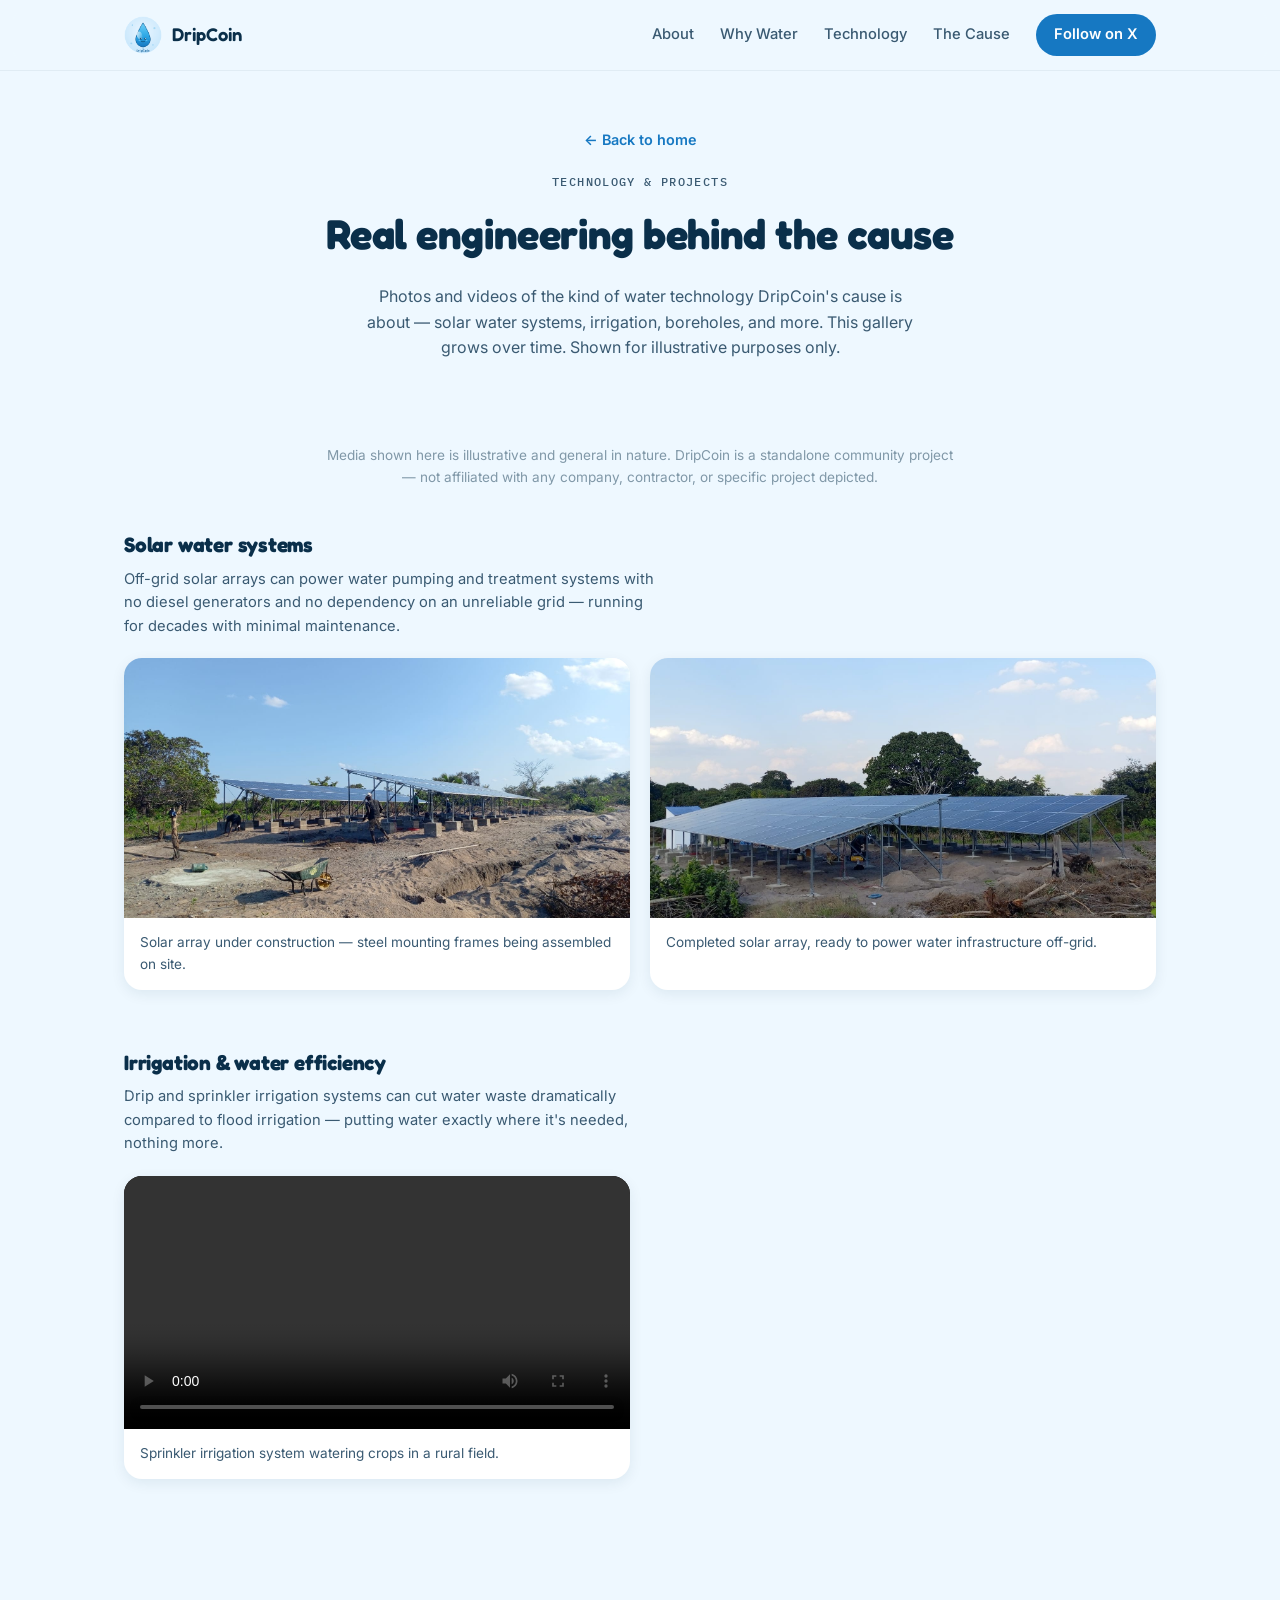
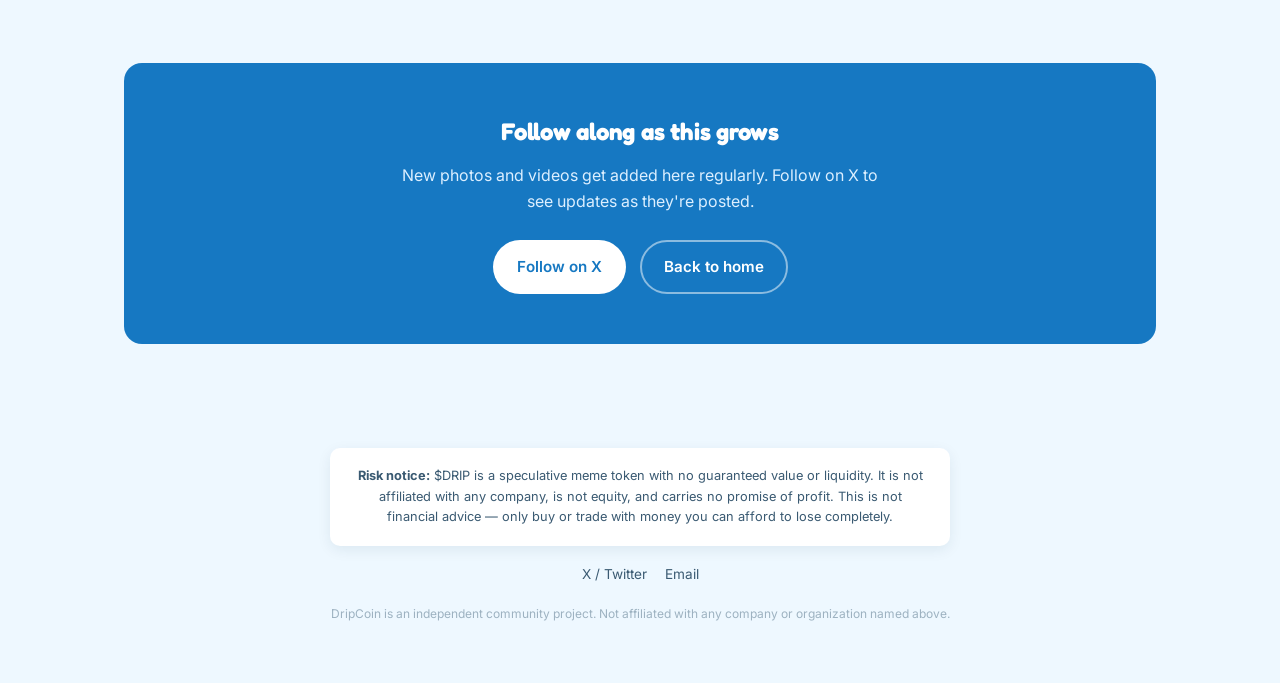
==== technology.html @ 314abc96 "Add files via upload" ====
<!DOCTYPE html>
<html lang="en">
<head>
<meta charset="UTF-8">
<meta name="viewport" content="width=device-width, initial-scale=1.0">
<title>Technology &amp; Projects — DripCoin</title>
<meta name="description" content="Real-world water technology behind DripCoin's cause: solar water systems, irrigation, and more. Illustrative only — not affiliated with any company.">
<link rel="icon" href="[data-uri]">
<link rel="preconnect" href="https://fonts.googleapis.com">
<link rel="preconnect" href="https://fonts.gstatic.com" crossorigin>
<link href="https://fonts.googleapis.com/css2?family=Fredoka:wght@500;600;700&family=Inter:wght@400;500;600;700&family=IBM+Plex+Mono:wght@400;500&display=swap" rel="stylesheet">
<link rel="stylesheet" href="style.css">
</head>
<body>

<header>
  <div class="nav">
    <div class="brand">
      <img src="[data-uri]" alt="DripCoin mascot logo">
      <span>DripCoin</span>
    </div>
    <nav class="nav-links">
      <a href="index.html#about">About</a>
      <a href="index.html#why-water">Why Water</a>
      <a href="technology.html">Technology</a>
      <a href="index.html#cause">The Cause</a>
      <a href="https://x.com/dripcointeam" class="nav-cta" target="_blank" rel="noopener">Follow on X</a>
    </nav>
  </div>
</header>

<main>
  <section class="page-hero">
    <div class="wrap">
      <a href="index.html" class="back-link">&larr; Back to home</a>
      <p class="eyebrow">Technology &amp; Projects</p>
      <h1>Real engineering behind the cause</h1>
      <p>Photos and videos of the kind of water technology DripCoin's cause is about — solar water systems, irrigation, boreholes, and more. This gallery grows over time. Shown for illustrative purposes only.</p>
    </div>
  </section>

  <section>
    <div class="wrap">
      <p class="gallery-note">Media shown here is illustrative and general in nature. DripCoin is a standalone community project — not affiliated with any company, contractor, or specific project depicted.</p>

      <div class="gallery-category">
        <h2>Solar water systems</h2>
        <p class="cat-desc">Off-grid solar arrays can power water pumping and treatment systems with no diesel generators and no dependency on an unreliable grid — running for decades with minimal maintenance.</p>
        <div class="gallery-grid">
          <figure>
            <img src="assets/solar_array_1.jpg" alt="Solar panel array being installed on steel mounting frames at a rural site, with workers assembling the structure in sandy terrain.">
            <figcaption>Solar array under construction — steel mounting frames being assembled on site.</figcaption>
          </figure>
          <figure>
            <img src="assets/solar_array_2.jpg" alt="Completed rows of solar panels mounted on steel frames in a rural clearing surrounded by trees.">
            <figcaption>Completed solar array, ready to power water infrastructure off-grid.</figcaption>
          </figure>
        </div>
      </div>

      <div class="gallery-category">
        <h2>Irrigation &amp; water efficiency</h2>
        <p class="cat-desc">Drip and sprinkler irrigation systems can cut water waste dramatically compared to flood irrigation — putting water exactly where it's needed, nothing more.</p>
        <div class="gallery-grid">
          <figure>
            <video controls preload="metadata">
              <source src="assets/irrigation_video.mp4" type="video/mp4">
              Your browser doesn't support embedded video. <a href="assets/irrigation_video.mp4">Watch the video directly</a>.
            </video>
            <figcaption>Sprinkler irrigation system watering crops in a rural field.</figcaption>
          </figure>
        </div>
      </div>

      <!--
        TO ADD MORE MEDIA LATER:
        1. Upload new image/video files into the assets/ folder in the GitHub repo.
        2. Copy a <figure>...</figure> block above (or a whole .gallery-category block for a new topic)
           and update the src, alt text, and caption.
        No other changes needed — the layout adapts automatically.
      -->

    </div>
  </section>

  <section>
    <div class="wrap">
      <div class="cta-panel">
        <h2>Follow along as this grows</h2>
        <p>New photos and videos get added here regularly. Follow on X to see updates as they're posted.</p>
        <div class="hero-actions" style="justify-content:center;">
          <a href="https://x.com/dripcointeam" class="btn btn-primary" target="_blank" rel="noopener">Follow on X</a>
          <a href="index.html" class="btn btn-ghost">Back to home</a>
        </div>
      </div>
    </div>
  </section>
</main>

<footer>
  <div class="disclaimer">
    <strong>Risk notice:</strong> $DRIP is a speculative meme token with no guaranteed value or liquidity. It is not affiliated with any company, is not equity, and carries no promise of profit. This is not financial advice — only buy or trade with money you can afford to lose completely.
  </div>
  <div class="foot-links">
    <a href="https://x.com/dripcointeam" target="_blank" rel="noopener">X / Twitter</a>
    <a href="mailto:dripcoin.team@gmail.com">Email</a>
  </div>
  <div class="copyright">DripCoin is an independent community project. Not affiliated with any company or organization named above.</div>
</footer>

</body>
</html>
---- style.css ----
:root{
    --ink:#0a2f4a;
    --ink-soft:#3a5a72;
    --sky:#eef8ff;
    --sky-deep:#dbeffb;
    --card:#ffffff;
    --water:#2ea8e6;
    --water-deep:#1678c2;
    --water-pale:#bfe3fb;
    --steel:#6d828c;
    --steel-dark:#48585f;
    --leaf:#2f9e75;
    --leaf-pale:#e3f6ee;
    --caution:#ffcf33;
    --radius:18px;
    --radius-sm:10px;
    --shadow:0 10px 30px rgba(10,47,74,0.10);
    --shadow-sm:0 4px 14px rgba(10,47,74,0.08);
  }
  *{box-sizing:border-box;}
  html{scroll-behavior:smooth;}
  body{
    margin:0;
    background:var(--sky);
    color:var(--ink);
    font-family:'Inter',sans-serif;
    line-height:1.6;
    -webkit-font-smoothing:antialiased;
  }
  h1,h2,h3{
    font-family:'Fredoka',sans-serif;
    margin:0 0 0.4em 0;
    color:var(--ink);
    letter-spacing:-0.01em;
  }
  a{color:var(--water-deep);}
  .mono{font-family:'IBM Plex Mono',monospace;}
  .wrap{max-width:1080px;margin:0 auto;padding:0 24px;}
  .eyebrow{
    font-family:'IBM Plex Mono',monospace;
    text-transform:uppercase;
    letter-spacing:0.12em;
    font-size:0.72rem;
    color:var(--water-deep);
    font-weight:500;
  }

  /* ===== Header ===== */
  header{
    position:sticky; top:0; z-index:50;
    background:rgba(238,248,255,0.85);
    backdrop-filter:blur(10px);
    border-bottom:1px solid rgba(10,47,74,0.06);
  }
  .nav{
    display:flex; align-items:center; justify-content:space-between;
    padding:14px 24px;
    max-width:1080px; margin:0 auto;
  }
  .brand{display:flex; align-items:center; gap:10px;}
  .brand img{width:38px; height:38px; border-radius:50%;}
  .brand span{font-family:'Fredoka',sans-serif; font-weight:600; font-size:1.15rem;}
  .nav-links{display:flex; gap:26px; align-items:center;}
  .nav-links a{
    text-decoration:none; color:var(--ink-soft); font-weight:500; font-size:0.92rem;
  }
  .nav-cta{
    background:var(--water-deep); color:#fff !important; padding:9px 18px;
    border-radius:999px; font-weight:600 !important;
  }

  /* ===== Hero ===== */
  .hero{
    padding:74px 0 40px;
    position:relative;
    overflow:hidden;
  }
  .hero-grid{
    display:grid; grid-template-columns:1.15fr 0.85fr; gap:48px; align-items:center;
  }
  .hero h1{
    font-size:clamp(2.1rem,4.4vw,3.4rem);
    line-height:1.06;
  }
  .hero h1 .accent{color:var(--water-deep);}
  .hero p.lead{
    font-size:1.08rem; color:var(--ink-soft); max-width:46ch; margin:18px 0 28px;
  }
  .hero-actions{display:flex; gap:14px; flex-wrap:wrap;}
  .btn{
    display:inline-flex; align-items:center; gap:8px;
    padding:13px 22px; border-radius:999px; font-weight:600;
    text-decoration:none; font-size:0.95rem; border:2px solid transparent;
    transition:transform .15s ease;
  }
  .btn:hover{transform:translateY(-2px);}
  .btn-primary{background:var(--water-deep); color:#fff;}
  .btn-ghost{background:transparent; color:var(--water-deep); border-color:var(--water-deep);}
  .hero-visual{
    display:flex; justify-content:center; align-items:center; position:relative;
  }
  .hero-visual img{
    width:280px; max-width:80%;
    filter:drop-shadow(0 18px 30px rgba(22,120,194,0.25));
  }
  .hero-visual .ripple{
    position:absolute; bottom:6%; width:220px; height:38px;
    border-radius:50%; background:radial-gradient(ellipse at center, rgba(46,168,230,0.35), transparent 70%);
  }

  /* ===== Ticker (signature element) ===== */
  .ticker-wrap{
    margin-top:46px;
    background:var(--card);
    border-radius:var(--radius);
    box-shadow:var(--shadow);
    padding:22px 26px;
    display:flex; align-items:center; gap:20px; flex-wrap:wrap;
  }
  .gauge{
    width:64px; height:64px; border-radius:50%;
    background:conic-gradient(var(--water) 0deg, var(--water-pale) 0deg);
    display:flex; align-items:center; justify-content:center;
    flex-shrink:0;
    position:relative;
  }
  .gauge::after{
    content:'';
    width:46px; height:46px; border-radius:50%; background:var(--card);
    position:absolute;
  }
  .gauge-drop{position:relative; z-index:2; font-size:1.1rem;}
  .ticker-text{flex:1; min-width:220px;}
  .ticker-num{
    font-family:'IBM Plex Mono',monospace;
    font-size:1.7rem; font-weight:500; color:var(--water-deep);
  }
  .ticker-label{font-size:0.85rem; color:var(--ink-soft); margin-top:2px;}
  .ticker-note{font-size:0.72rem; color:#8098a8; max-width:220px;}

  /* ===== Sections ===== */
  section{padding:64px 0;}
  .section-head{max-width:640px; margin:0 auto 40px; text-align:center;}
  .section-head h2{font-size:clamp(1.6rem,3vw,2.2rem);}
  .section-head p{color:var(--ink-soft); font-size:1rem;}

  .panel{
    background:var(--card); border-radius:var(--radius);
    box-shadow:var(--shadow-sm); padding:34px;
  }
  .about-grid{display:grid; grid-template-columns:1fr 1fr; gap:28px;}
  .about-grid .panel h3{font-size:1.05rem; display:flex; align-items:center; gap:8px;}
  .about-grid .panel p{color:var(--ink-soft); font-size:0.95rem; margin:0;}
  .tag-yes{color:var(--leaf);}
  .tag-no{color:#c0392b;}

  .stats-grid{display:grid; grid-template-columns:repeat(3,1fr); gap:22px;}
  .stat-card{
    background:var(--card); border-radius:var(--radius); padding:28px 24px;
    box-shadow:var(--shadow-sm);
    border-top:4px solid var(--water);
  }
  .stat-card:nth-child(2){border-top-color:var(--leaf);}
  .stat-card:nth-child(3){border-top-color:var(--steel);}
  .stat-num{font-family:'Fredoka',sans-serif; font-size:2.1rem; font-weight:600; color:var(--ink);}
  .stat-card p{color:var(--ink-soft); font-size:0.9rem; margin:8px 0 0;}

  .cause-panel{
    background:linear-gradient(135deg, var(--leaf-pale), #ffffff);
    border-radius:var(--radius); padding:36px; box-shadow:var(--shadow-sm);
    display:grid; grid-template-columns:1fr auto; gap:24px; align-items:center;
  }
  .cause-panel h3{color:var(--leaf); font-size:1.2rem;}
  .cause-links{display:flex; gap:12px; flex-wrap:wrap;}
  .cause-links a{
    background:#fff; border:1px solid rgba(47,158,117,0.3); color:var(--leaf);
    padding:8px 16px; border-radius:999px; text-decoration:none; font-size:0.85rem; font-weight:600;
  }

  /* ===== Technology section ===== */
  .tech-intro{max-width:640px; margin:0 auto 36px; text-align:center;}
  .tech-intro p{color:var(--ink-soft);}
  .tech-media-grid{
    display:grid; grid-template-columns:1fr 1fr; gap:20px; margin-bottom:20px;
  }
  .tech-media-grid figure{margin:0; border-radius:var(--radius); overflow:hidden; box-shadow:var(--shadow-sm); background:var(--card);}
  .tech-media-grid img{width:100%; height:260px; object-fit:cover; display:block;}
  .tech-media-grid figcaption{padding:14px 16px; font-size:0.85rem; color:var(--ink-soft);}
  .tech-video{border-radius:var(--radius); overflow:hidden; box-shadow:var(--shadow-sm); background:var(--card);}
  .tech-video video{width:100%; display:block; background:#000;}
  .tech-video figcaption{padding:14px 16px; font-size:0.85rem; color:var(--ink-soft);}
  .tech-note{
    max-width:640px; margin:24px auto 0; font-size:0.8rem; color:#8098a8; text-align:center;
  }
  @media (max-width:860px){
    .tech-media-grid{grid-template-columns:1fr;}
  }

  .cta-panel{
    text-align:center; background:var(--water-deep); color:#fff;
    border-radius:var(--radius); padding:50px 30px;
  }
  .cta-panel h2{color:#fff;}
  .cta-panel p{color:#dcefff; max-width:50ch; margin:12px auto 26px;}
  .cta-panel .btn-primary{background:#fff; color:var(--water-deep);}
  .cta-panel .btn-ghost{color:#fff; border-color:rgba(255,255,255,0.5);}

  .ca-box{
    margin-top:24px; display:inline-flex; align-items:center; gap:10px;
    background:rgba(255,255,255,0.12); border:1px dashed rgba(255,255,255,0.4);
    padding:12px 18px; border-radius:999px; font-family:'IBM Plex Mono',monospace;
    font-size:0.85rem;
  }

  footer{
    padding:40px 24px 60px; text-align:center;
  }
  .disclaimer{
    max-width:620px; margin:0 auto 18px; font-size:0.8rem; color:var(--ink-soft);
    background:var(--card); padding:18px 22px; border-radius:var(--radius-sm);
    box-shadow:var(--shadow-sm);
  }
  .foot-links{display:flex; gap:18px; justify-content:center; margin-top:14px; flex-wrap:wrap;}
  .foot-links a{color:var(--ink-soft); text-decoration:none; font-size:0.85rem;}
  .copyright{font-size:0.75rem; color:#9db2c1; margin-top:18px;}

  @media (max-width:860px){
    .hero-grid{grid-template-columns:1fr; text-align:center;}
    .hero p.lead{margin-left:auto; margin-right:auto;}
    .hero-actions{justify-content:center;}
    .hero-visual{order:-1;}
    .about-grid{grid-template-columns:1fr;}
    .stats-grid{grid-template-columns:1fr;}
    .cause-panel{grid-template-columns:1fr; text-align:center;}
    .cause-links{justify-content:center;}
    .nav-links{display:none;}
  }
  @media (prefers-reduced-motion: reduce){
    html{scroll-behavior:auto;}
    .btn{transition:none;}
  }

  /* ===== Sub-page header (technology.html etc.) ===== */
  .page-hero{padding:56px 0 20px; text-align:center;}
  .page-hero .eyebrow{display:block; margin-bottom:10px;}
  .page-hero h1{font-size:clamp(1.9rem,4vw,2.6rem);}
  .page-hero p{color:var(--ink-soft); max-width:56ch; margin:14px auto 0;}
  .back-link{
    display:inline-flex; align-items:center; gap:6px; color:var(--water-deep);
    text-decoration:none; font-size:0.9rem; font-weight:600; margin-bottom:8px;
  }

  /* ===== Gallery ===== */
  .gallery-note{
    max-width:640px; margin:0 auto 40px; text-align:center; font-size:0.85rem; color:#8098a8;
  }
  .gallery-category{margin-bottom:56px;}
  .gallery-category h2{font-size:1.3rem; margin-bottom:6px;}
  .gallery-category .cat-desc{color:var(--ink-soft); font-size:0.92rem; margin:0 0 20px; max-width:60ch;}
  .gallery-grid{
    display:grid; grid-template-columns:repeat(2,1fr); gap:20px;
  }
  .gallery-grid figure{margin:0; border-radius:var(--radius); overflow:hidden; box-shadow:var(--shadow-sm); background:var(--card);}
  .gallery-grid img, .gallery-grid video{width:100%; height:260px; object-fit:cover; display:block; background:#000;}
  .gallery-grid video{height:auto;}
  .gallery-grid figcaption{padding:14px 16px; font-size:0.85rem; color:var(--ink-soft);}
  .gallery-empty{
    text-align:center; padding:50px 24px; color:var(--ink-soft);
    background:var(--card); border-radius:var(--radius); box-shadow:var(--shadow-sm);
  }
  @media (max-width:860px){
    .gallery-grid{grid-template-columns:1fr;}
  }
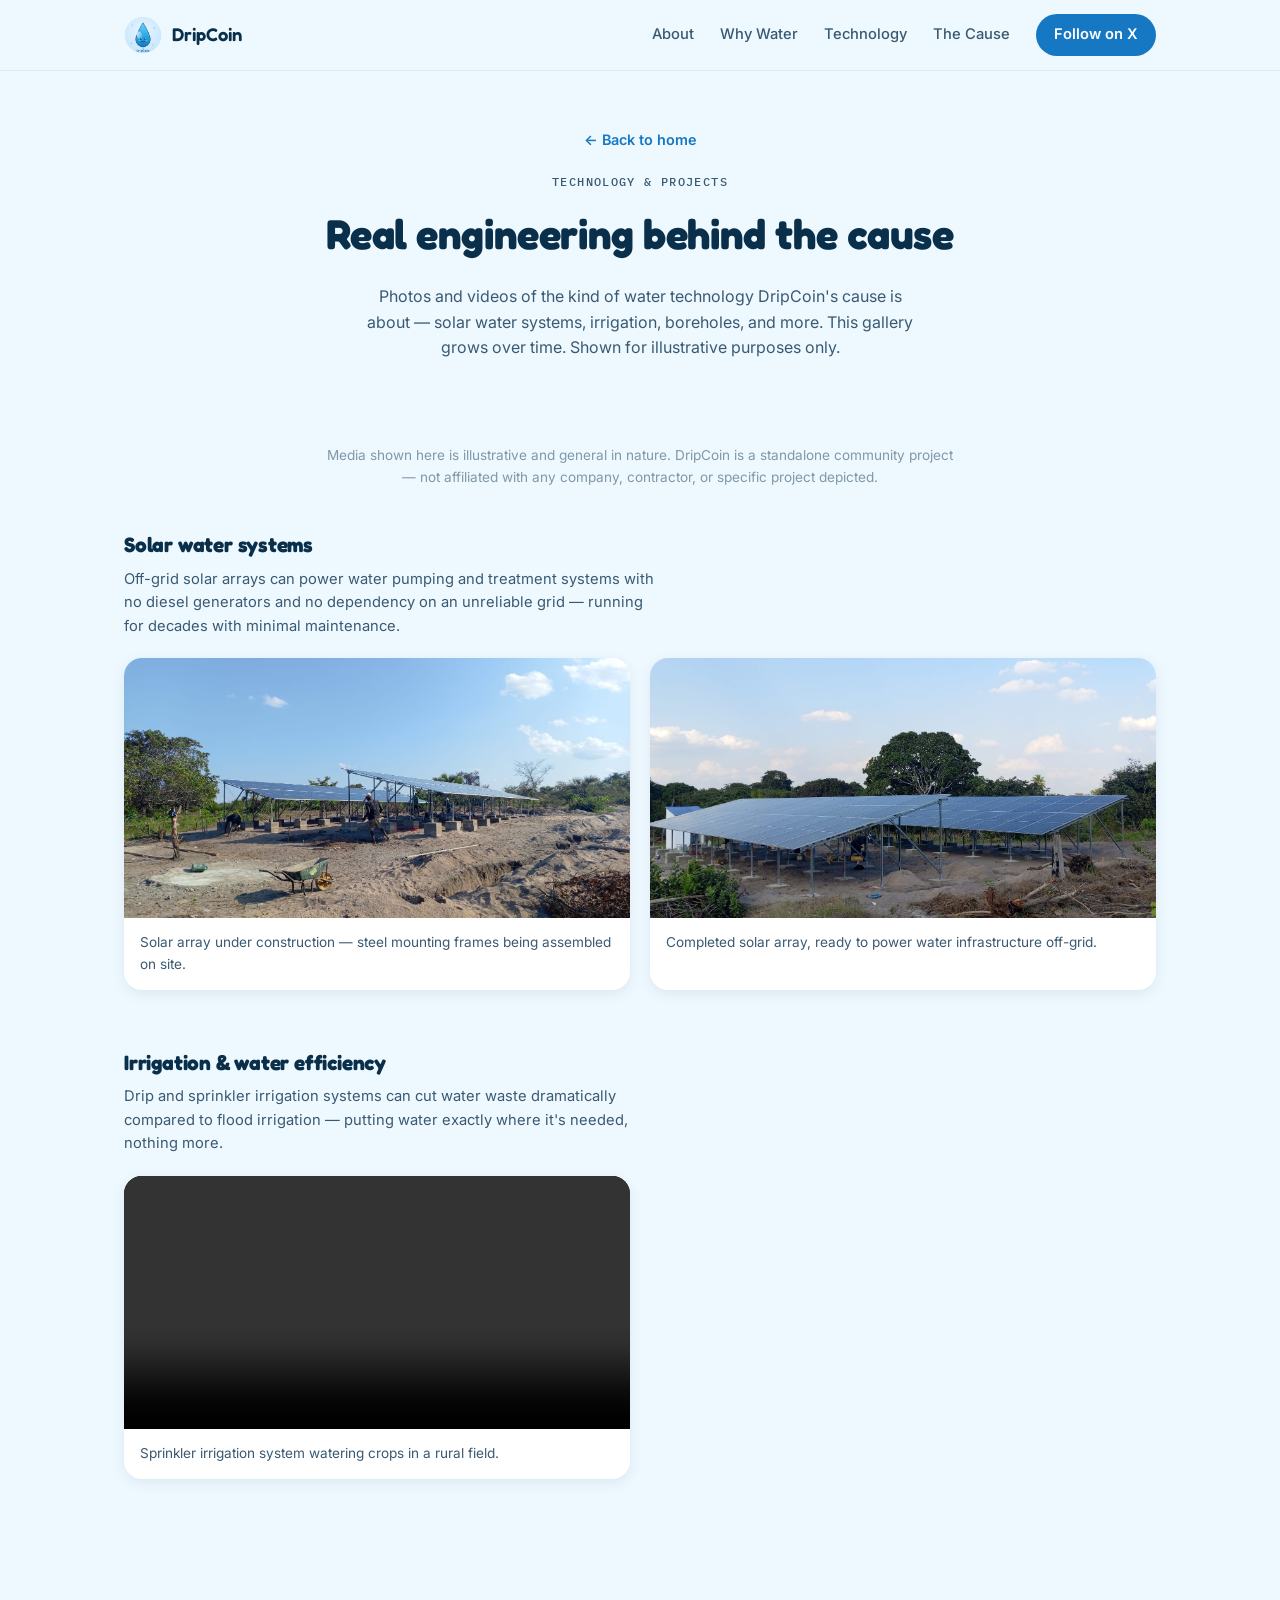
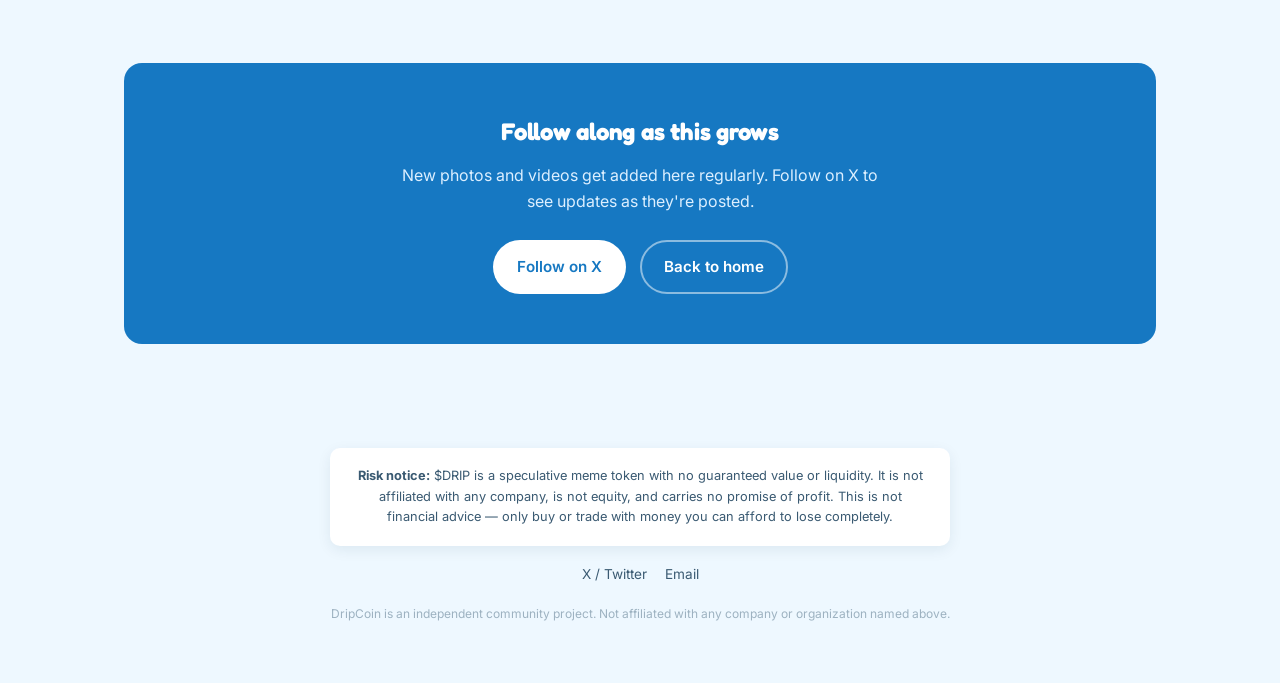
==== commit 7c02d6cc: "Add files via upload" ====
--- a/technology.html
+++ b/technology.html
@@ -15,10 +15,10 @@
 
 <header>
   <div class="nav">
-    <div class="brand">
+    <a href="index.html" class="brand">
       <img src="[data-uri]" alt="DripCoin mascot logo">
       <span>DripCoin</span>
-    </div>
+    </a>
     <nav class="nav-links">
       <a href="index.html#about">About</a>
       <a href="index.html#why-water">Why Water</a>
--- a/style.css
+++ b/style.css
@@ -57,7 +57,8 @@
     padding:14px 24px;
     max-width:1080px; margin:0 auto;
   }
-  .brand{display:flex; align-items:center; gap:10px;}
+  .brand{display:flex; align-items:center; gap:10px; text-decoration:none; color:var(--ink); transition:opacity .15s ease;}
+  .brand:hover{opacity:0.8;}
   .brand img{width:38px; height:38px; border-radius:50%;}
   .brand span{font-family:'Fredoka',sans-serif; font-weight:600; font-size:1.15rem;}
   .nav-links{display:flex; gap:26px; align-items:center;}
@@ -240,6 +241,62 @@
     .btn{transition:none;}
   }
 
+  /* ===== Animations ===== */
+  @keyframes floatY{
+    0%,100%{transform:translateY(0);}
+    50%{transform:translateY(-14px);}
+  }
+  @keyframes ripplePulse{
+    0%{transform:scale(0.9); opacity:0.55;}
+    70%{transform:scale(1.25); opacity:0;}
+    100%{transform:scale(1.25); opacity:0;}
+  }
+  @keyframes gaugeSpin{
+    0%{transform:rotate(0deg);}
+    100%{transform:rotate(360deg);}
+  }
+  @keyframes fadeSlideUp{
+    from{opacity:0; transform:translateY(22px);}
+    to{opacity:1; transform:translateY(0);}
+  }
+
+  .hero-visual img{
+    animation:floatY 4.5s ease-in-out infinite;
+  }
+  .hero-visual .ripple{
+    animation:ripplePulse 3s ease-out infinite;
+  }
+  .gauge-drop{
+    display:inline-block;
+    animation:floatY 2.2s ease-in-out infinite;
+  }
+
+  .reveal{
+    opacity:0;
+    transform:translateY(22px);
+    transition:opacity .7s ease, transform .7s ease;
+  }
+  .reveal.in-view{
+    opacity:1;
+    transform:translateY(0);
+  }
+  .reveal-stagger.in-view .stagger-item{
+    animation:fadeSlideUp .6s ease both;
+  }
+  .reveal-stagger.in-view .stagger-item:nth-child(1){animation-delay:0s;}
+  .reveal-stagger.in-view .stagger-item:nth-child(2){animation-delay:.12s;}
+  .reveal-stagger.in-view .stagger-item:nth-child(3){animation-delay:.24s;}
+
+  .hero-enter{
+    animation:fadeSlideUp .8s ease both;
+  }
+
+  @media (prefers-reduced-motion: reduce){
+    .hero-visual img, .hero-visual .ripple, .gauge-drop, .hero-enter{animation:none;}
+    .reveal{opacity:1; transform:none; transition:none;}
+    .reveal-stagger.in-view .stagger-item{animation:none;}
+  }
+
   /* ===== Sub-page header (technology.html etc.) ===== */
   .page-hero{padding:56px 0 20px; text-align:center;}
   .page-hero .eyebrow{display:block; margin-bottom:10px;}
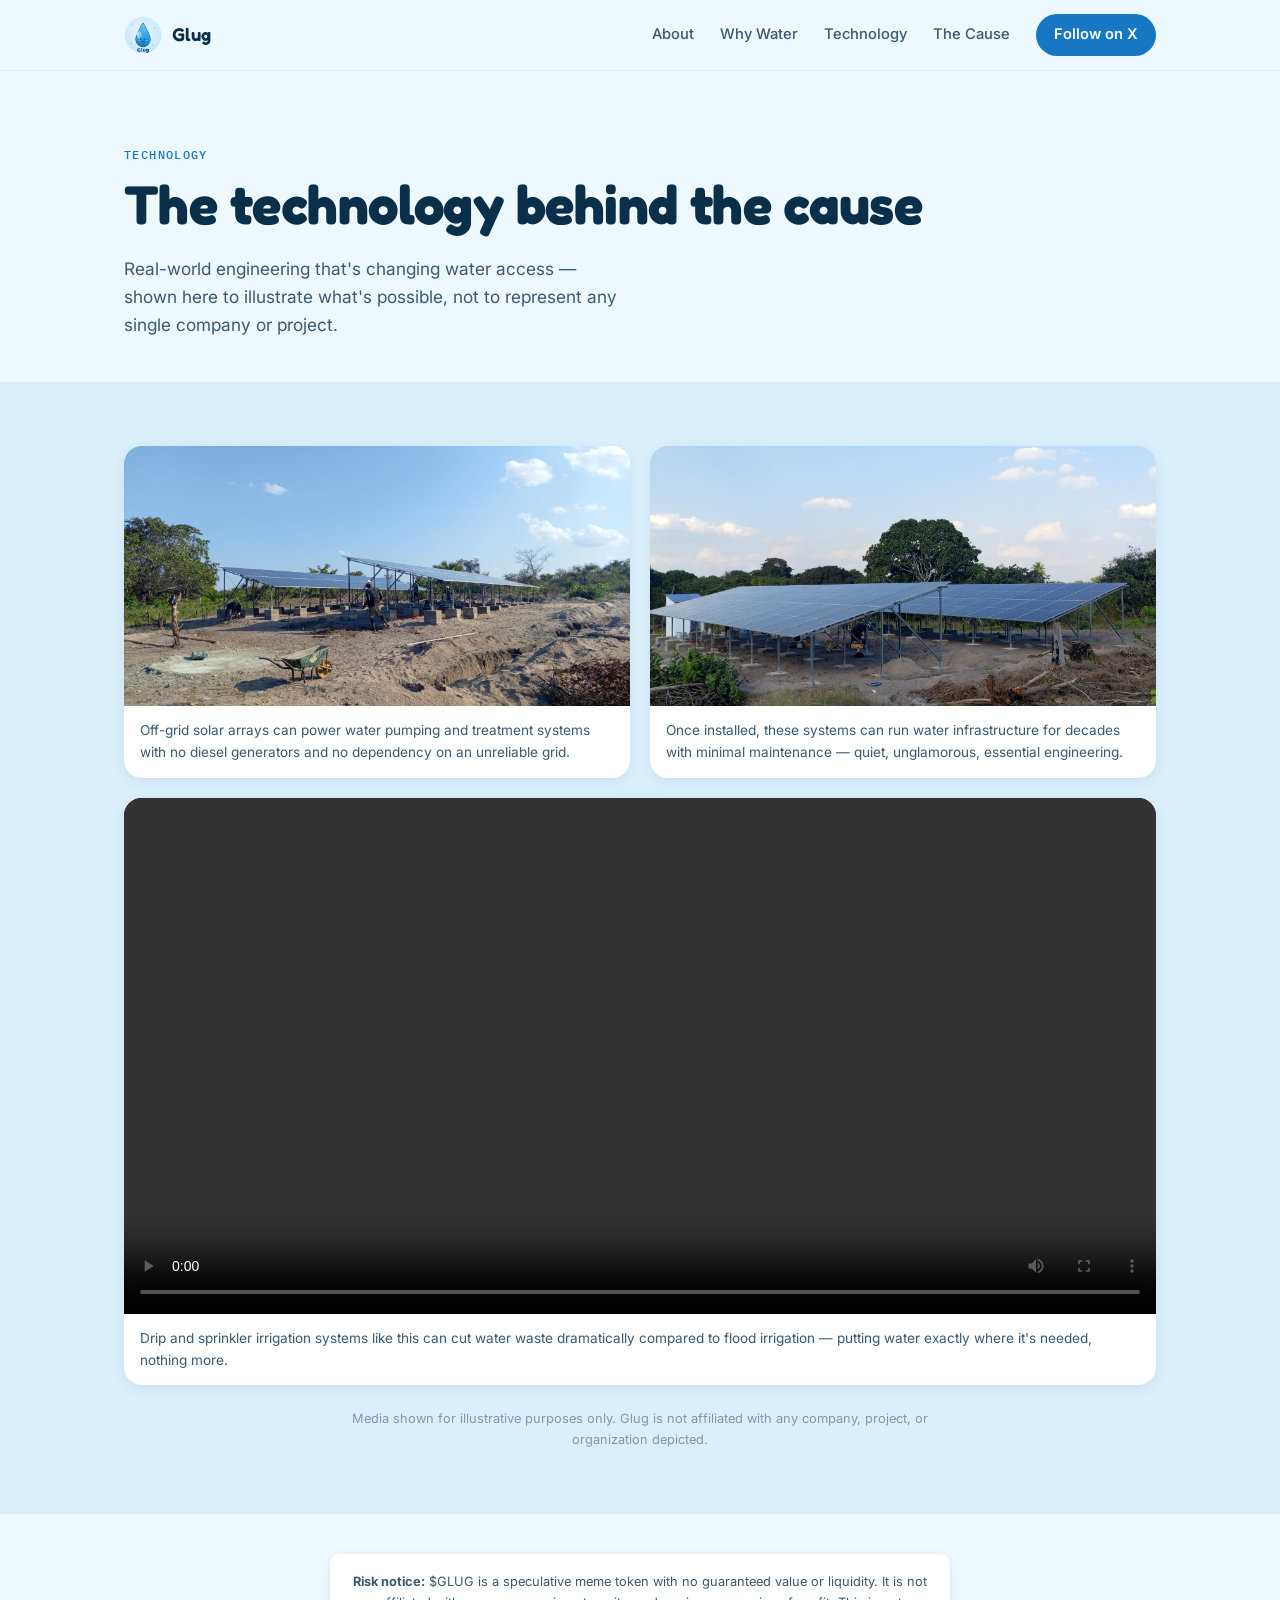
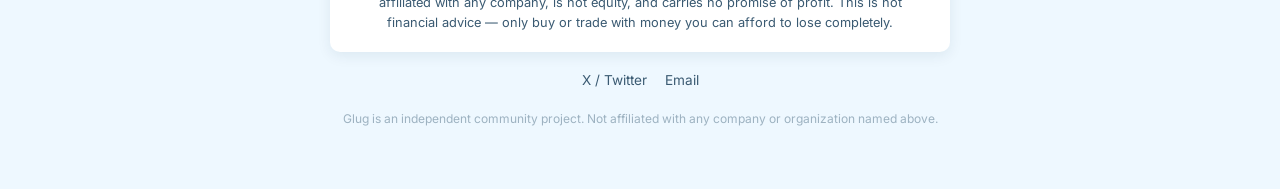
==== commit 78a7377a: "Add files via upload" ====
--- a/technology.html
+++ b/technology.html
@@ -3,109 +3,315 @@
 <head>
 <meta charset="UTF-8">
 <meta name="viewport" content="width=device-width, initial-scale=1.0">
-<title>Technology &amp; Projects — DripCoin</title>
-<meta name="description" content="Real-world water technology behind DripCoin's cause: solar water systems, irrigation, and more. Illustrative only — not affiliated with any company.">
-<link rel="icon" href="[data-uri]">
+<title>Glug — Technology behind the cause</title>
+<meta name="description" content="The real-world water technology that inspires Glug ($GLUG) — solar-powered pumping, drip irrigation, and off-grid water infrastructure. Not affiliated with any company.">
+<link rel="icon" href="[data-uri]">
 <link rel="preconnect" href="https://fonts.googleapis.com">
 <link rel="preconnect" href="https://fonts.gstatic.com" crossorigin>
 <link href="https://fonts.googleapis.com/css2?family=Fredoka:wght@500;600;700&family=Inter:wght@400;500;600;700&family=IBM+Plex+Mono:wght@400;500&display=swap" rel="stylesheet">
-<link rel="stylesheet" href="style.css">
-</head>
+<style>
+  :root{
+    --ink:#0a2f4a;
+    --ink-soft:#3a5a72;
+    --sky:#eef8ff;
+    --sky-deep:#dbeffb;
+    --card:#ffffff;
+    --water:#2ea8e6;
+    --water-deep:#1678c2;
+    --water-pale:#bfe3fb;
+    --steel:#6d828c;
+    --steel-dark:#48585f;
+    --leaf:#2f9e75;
+    --leaf-pale:#e3f6ee;
+    --caution:#ffcf33;
+    --radius:18px;
+    --radius-sm:10px;
+    --shadow:0 10px 30px rgba(10,47,74,0.10);
+    --shadow-sm:0 4px 14px rgba(10,47,74,0.08);
+  }
+  *{box-sizing:border-box;}
+  html{scroll-behavior:smooth;}
+  body{
+    margin:0;
+    background:var(--sky);
+    color:var(--ink);
+    font-family:'Inter',sans-serif;
+    line-height:1.6;
+    -webkit-font-smoothing:antialiased;
+  }
+  h1,h2,h3{
+    font-family:'Fredoka',sans-serif;
+    margin:0 0 0.4em 0;
+    color:var(--ink);
+    letter-spacing:-0.01em;
+  }
+  a{color:var(--water-deep);}
+  .mono{font-family:'IBM Plex Mono',monospace;}
+  .wrap{max-width:1080px;margin:0 auto;padding:0 24px;}
+  .eyebrow{
+    font-family:'IBM Plex Mono',monospace;
+    text-transform:uppercase;
+    letter-spacing:0.12em;
+    font-size:0.72rem;
+    color:var(--water-deep);
+    font-weight:500;
+  }
+
+  /* ===== Header ===== */
+  header{
+    position:sticky; top:0; z-index:50;
+    background:rgba(238,24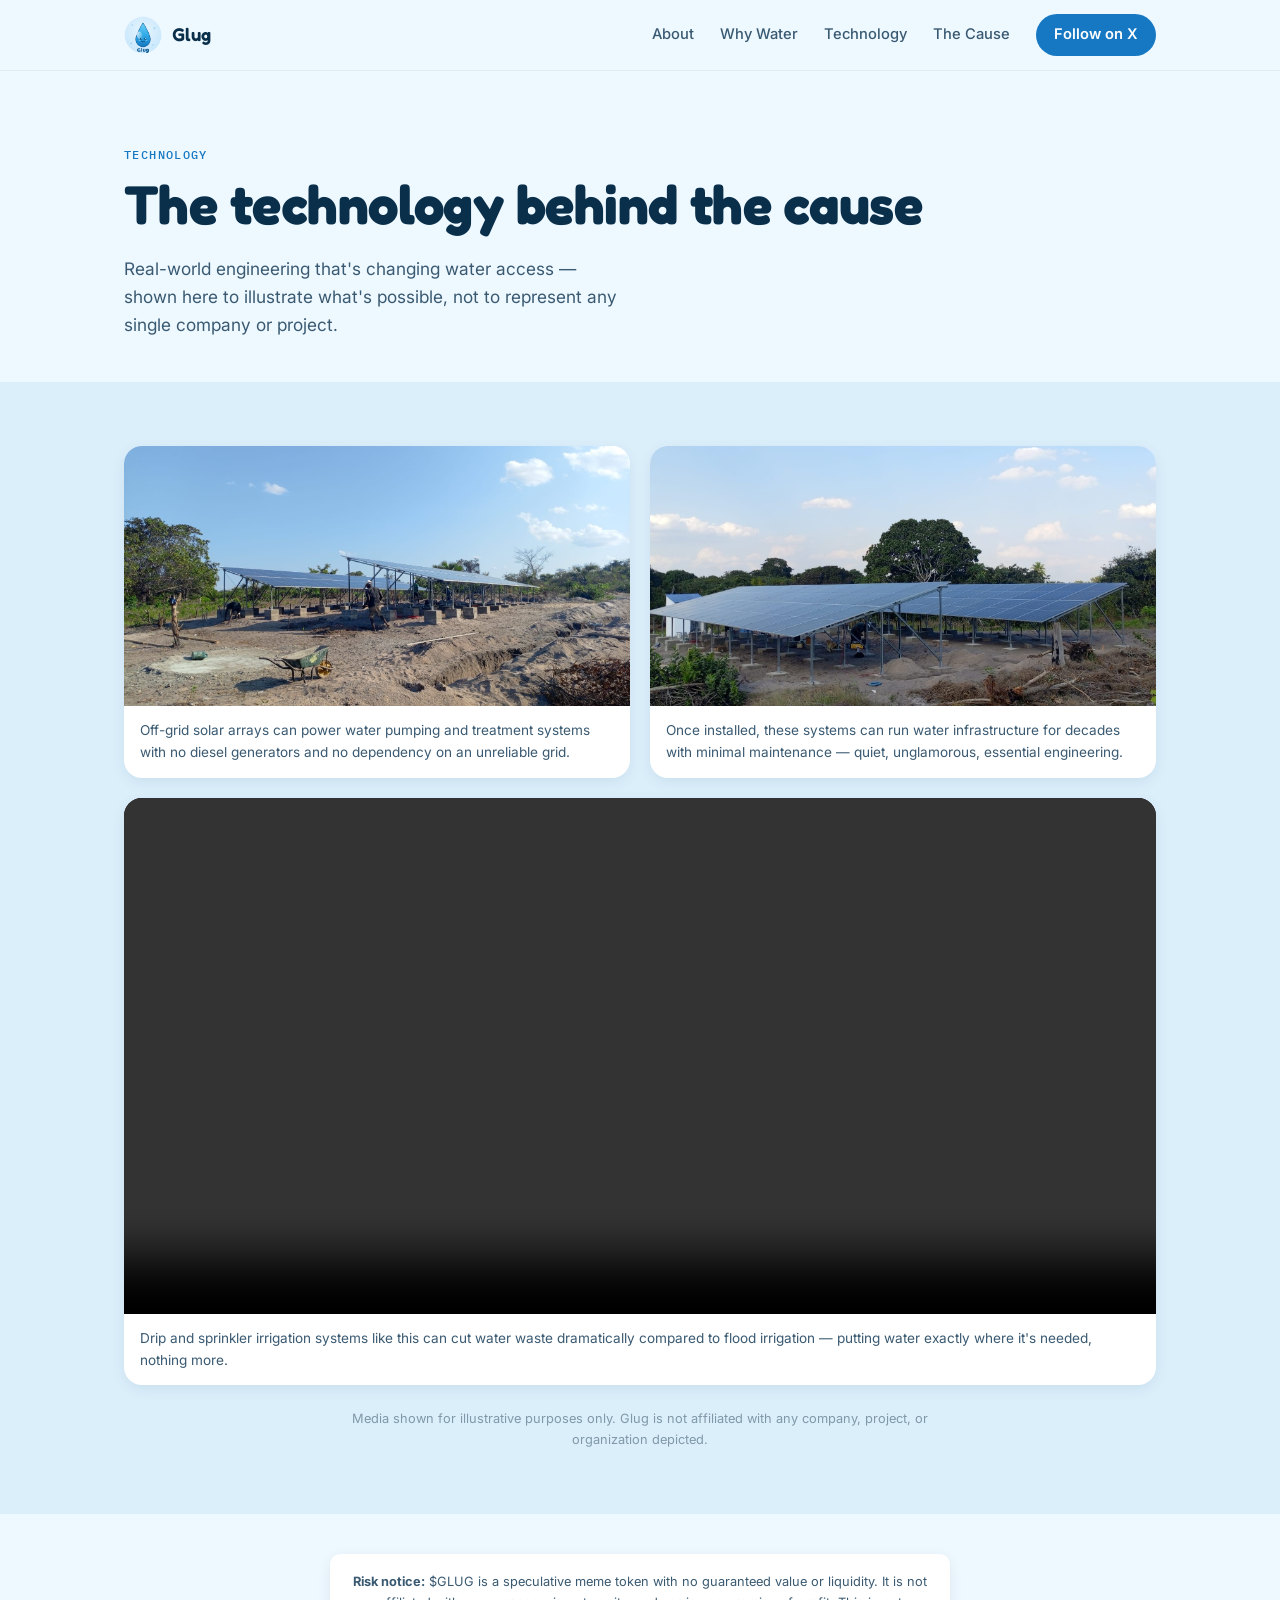
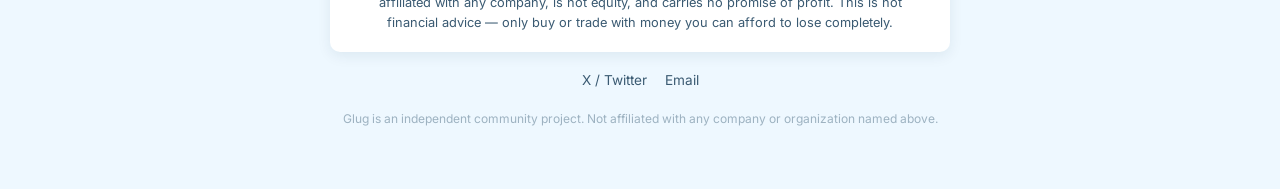
==== commit 059905bf: "Add files via upload" ====
--- a/technology.html
+++ b/technology.html
@@ -265,7 +265,7 @@
       <a href="index.html#why-water">Why Water</a>
       <a href="technology.html">Technology</a>
       <a href="index.html#cause">The Cause</a>
-      <a href="https://x.com/glugcoin" class="nav-cta" target="_blank" rel="noopener">Follow on X</a>
+      <a href="https://x.com/glugcointeam" class="nav-cta" target="_blank" rel="noopener">Follow on X</a>
     </nav>
   </div>
 </header>
@@ -308,7 +308,7 @@
     <strong>Risk notice:</strong> $GLUG is a speculative meme token with no guaranteed value or liquidity. It is not affiliated with any company, is not equity, and carries no promise of profit. This is not financial advice — only buy or trade with money you can afford to lose completely.
   </div>
   <div class="foot-links">
-    <a href="https://x.com/glugcoin" target="_blank" rel="noopener">X / Twitter</a>
+    <a href="https://x.com/glugcointeam" target="_blank" rel="noopener">X / Twitter</a>
     <a href="mailto:glugcoin.team@gmail.com">Email</a>
   </div>
   <div class="copyright">Glug is an independent community project. Not affiliated with any company or organization named above.</div>
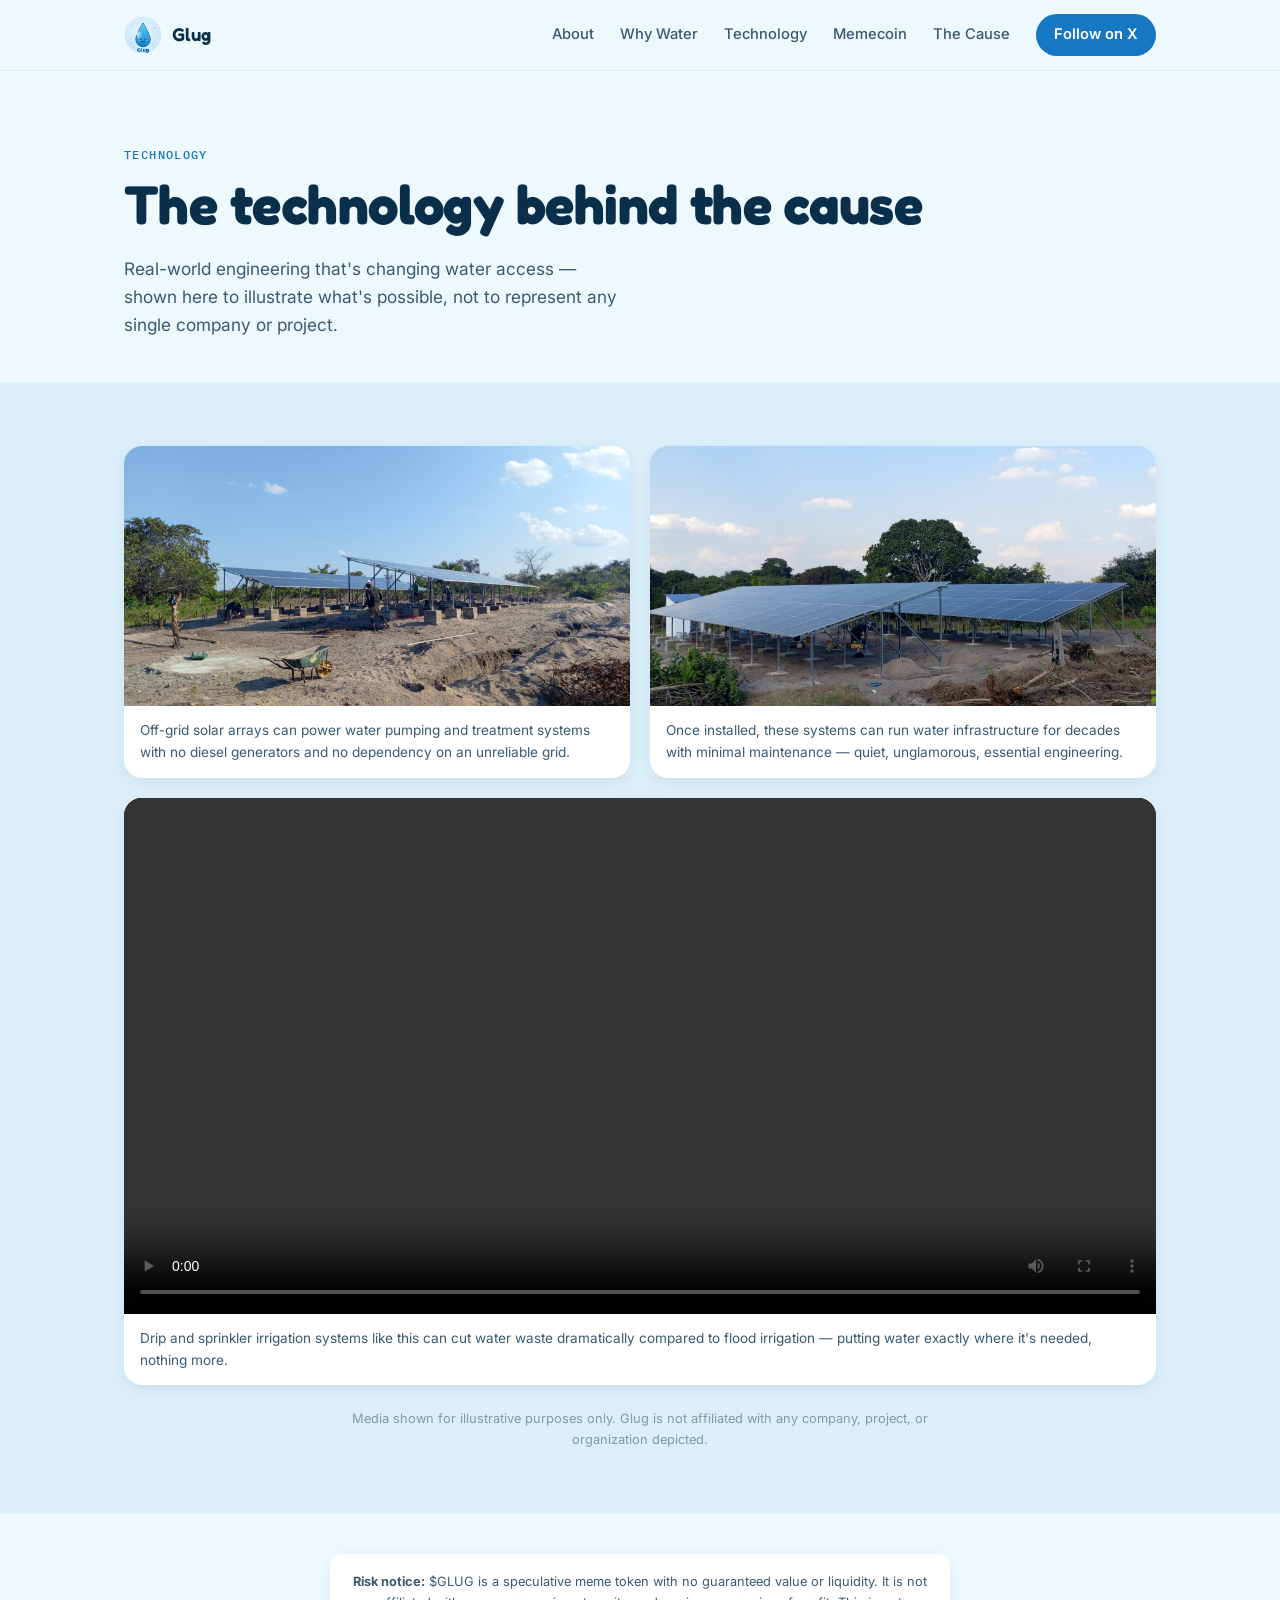
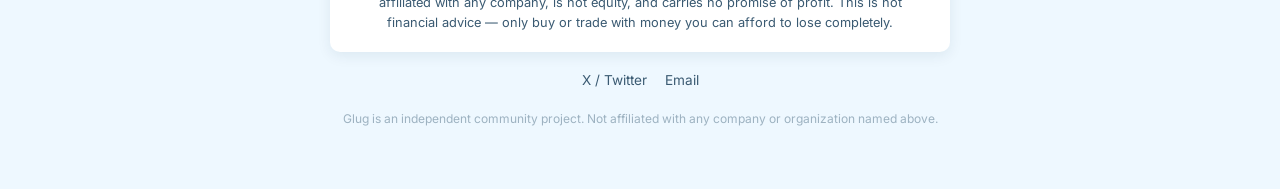
==== commit 8bd6385f: "Add files via upload" ====
--- a/technology.html
+++ b/technology.html
@@ -264,6 +264,7 @@
       <a href="index.html#about">About</a>
       <a href="index.html#why-water">Why Water</a>
       <a href="technology.html">Technology</a>
+      <a href="memecoin.html">Memecoin</a>
       <a href="index.html#cause">The Cause</a>
       <a href="https://x.com/glugcointeam" class="nav-cta" target="_blank" rel="noopener">Follow on X</a>
     </nav>
